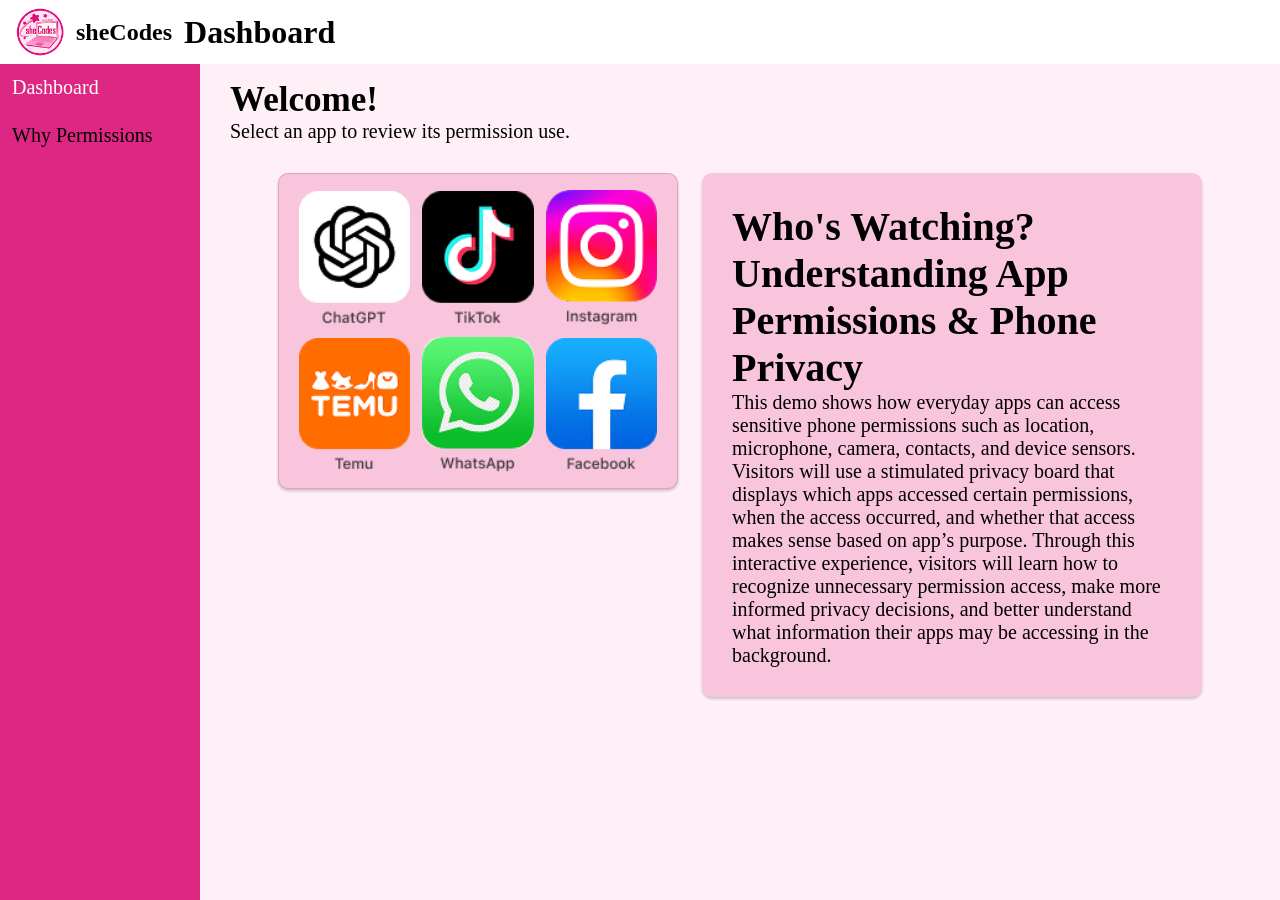
==== index.html @ b81b63df "renamed dashboard.html to index.html" ====
<!DOCTYPE html>
    <html lang="en">
        <head>
            <!-- head -->
            <title>Dashboard</title>
            <link rel = "stylesheet" href = "styles.css" /> <!-- Our styling elements stored here-->
            <link rel = "icon" href = ""> <!--sheCodes logo here?-->
            <script src = "index.js" defer></script> <!--Our logic functions stored here-->
        </head>
        <body>
            <div class = "dashboard-layout">
                <!--Dashboard page header-->
                <div class = "header dashboard-header">
                    <div class = "fixed-header">
                        <img src = ".\assets\sheCodes26Icon.png" alt="sheCodes logo">
                        <h2>sheCodes</h2>
                        <h1>Dashboard</h1>
                    </div>
                    <!-- Navigation bar to switch between Dashboard and Why Permissions screens-->
                    <div class="navbar">
                        <ul>
                            <li><a href="./dashboard.html" class = "active">Dashboard</a></li>
                            <li><a href="./whypermissions.html">Why Permissions</a></li>
                        </ul>
                    </div>
                   <h3>Welcome!</h3>
                    <p>Select an app to review its permission use.</p>
                </div>
                <div class="dashboard-content">
                    <!--container for all apps-->
                    <div class = "apps-container">
                        <img src = ".\assets\chatGPT.png" alt="ChatGPT" data-app="chatgpt" role="button" tabindex="0">
                        <img src = ".\assets\tiktok.png" alt="TikTok" data-app="tiktok" role="button" tabindex="0">
                        <img src = ".\assets\instagram.png" alt="Instagram" data-app="instagram" role="button" tabindex="0">
                        <img src = ".\assets\temu.png" alt="Temu" data-app="temu" role="button" tabindex="0">
                        <img src = ".\assets\whatsapp.png" alt="WhatsApp" data-app="whatsapp" role="button" tabindex="0">
                        <img src = ".\assets\facebook.png" alt="Facebook" data-app="facebook" role="button" tabindex="0">
                    </div>
                    <div class = "desc-container">
                        <img id="description-image" alt="" hidden>
                        <h1 id="description-title">Who's Watching? Understanding App Permissions &amp; Phone Privacy</h1>
                        <p id="description-text">This demo shows how everyday apps can access sensitive phone permissions 
                            such as location, microphone, camera, contacts, and device sensors. Visitors 
                            will use a stimulated privacy board that displays which apps accessed certain 
                            permissions, when the access occurred, and whether that access makes sense 
                            based on app’s purpose. Through this interactive experience, visitors will learn 
                            how to recognize unnecessary permission access, make more informed privacy decisions, 
                            and better understand what information their apps may be accessing in the background.</p>
                        <!-- Revealed after an app is selected to open its details. -->
                        <button id="review-permissions-btn" type="button" hidden>Review Permissions</button>
                    </div>
                </div>
                
                <!-- Native dialog populated with the selected app's details. -->
                <dialog id="app-modal" aria-labelledby="modal-title">
                    <span class="permission-step">Permission 1 of 1</span>
                    <div class="modal-content">
                        <img id="modal-image" alt="">
                        <h2 id="modal-title"></h2>
                        <p id="modal-description"></p>
                    </div>
                    <form class="modal-actions" method="dialog">
                        <button type="submit" value="allow">Allow</button>
                        <button type="submit" value="deny">Don't Allow</button>
                    </form>
                </dialog>

                <!--chatgpt permission sequence (opened by Review Permissions when ChatGPT is selected)-->
                <!--always ask popup-->
                <dialog id="always-ask-popup" class="permission-popup">
                    <span class="permission-step">Permission 1 of 4</span>
                    <div class="modal-content">
                        <img src="./assets/chatGPT.png" alt="ChatGPT app icon">
                        <h2>ChatGPT would like to access the following: Always Ask</h2>
                        <p>ChatGPT asks before reading app information or making changes.</p>
                    </div>
                    <div class="modal-actions">
                        <button id="always-ask-allow-btn">Always Ask</button>
                        <button id="always-ask-dont-allow-btn">Don't Ask</button>
                    </div>
                </dialog>
                <!--allow read actions popup-->
                <dialog id="read-actions-popup" class="permission-popup">
                    <span class="permission-step">Permission 2 of 4</span>
                    <div class="modal-content">
                        <img src="./assets/chatGPT.png" alt="ChatGPT app icon">
                        <h2>ChatGPT would like to access the following: Allow Read Actions</h2>
                        <p>ChatGPT reads without asking but asks before making changes.</p>
                    </div>
                    <div class="modal-actions">
                        <button id="read-actions-allow-btn">Allow</button>
                        <button id="read-actions-dont-allow-btn">Don't Allow</button>
                    </div>
                </dialog>
                <!--allow low-risk actions popup-->
                <dialog id="low-risk-actions-popup" class="permission-popup">
                    <span class="permission-step">Permission 3 of 4</span>
                    <div class="modal-content">
                        <img src="./assets/chatGPT.png" alt="ChatGPT app icon">
                        <h2>ChatGPT would like to access the following: Allow Low-Risk Actions</h2>
                        <p>ChatGPT automatically approves low-risk actions. Higher-risk actions may need confirmation.</p>
                    </div>
                    <div class="modal-actions">
                        <button id="low-risk-actions-allow-btn">Allow</button>
                        <button id="low-risk-actions-dont-allow-btn">Don't Allow</button>
                    </div>
                </dialog>
                <!--allow all actions popup-->
                <dialog id="allow-all-actions-popup" class="permission-popup">
                    <span class="permission-step">Permission 4 of 4</span>
                    <div class="modal-content">
                        <img src="./assets/chatGPT.png" alt="ChatGPT app icon">
                        <h2>ChatGPT would like to access the following: Allow All Actions</h2>
                        <p>ChatGPT can perform supported actions without additional approval prompts.</p>
                    </div>
                    <div class="modal-actions">
                        <button id="allow-all-actions-allow-btn">Allow</button>
                        <button id="allow-all-actions-dont-allow-btn">Don't Allow</button>
                    </div>
                </dialog>
                <!--explanation screen (reused after every popup, JavaScript fills in the words)-->
                <dialog id="explain-popup" class="permission-popup">
                    <div class="modal-content">
                        <h2 id="explain-title"></h2>
                        <p id="explain-verdict"></p>
                        <p id="explain-text"></p>
                    </div>
                    <div class="modal-actions">
                        <button id="explain-next-btn">Next</button>
                    </div>
                </dialog>

            </div>
        </body>
    </html>
---- styles.css ----
* {
    margin: 0;
    padding: 0;
    box-sizing: border-box;
}

body {
    background: #FFEFF7;
    overflow-x: hidden;
}

p {
    font-size: 20px;
}
/* dashboard */
.dashboard-layout {
    display: flex;
    flex-direction: column;
}

.dashboard-content {
    display: flex;
    align-items: flex-start;
    justify-content: center;
    gap: 24px;
    width: 100%;
    padding: 0 24px;
}

/* navbar src = https://www.w3schools.com/howto/howto_css_vertical_menu.asp */
.navbar {
    width: 200px;
    flex: 0 0 200px;
}

.navbar ul {
    list-style: none;
}

.navbar a {
    background: #dd2782;
    font-size: 20px;
    color: black;
    display: block;
    padding: 12px;
    text-decoration: none;
}

.navbar a:hover {
    background-color:#f692bd;
}

.navbar a.active {
    background: #dd2782;
    color: white;
}

/*header styles*/
.fixed-header {
    position: fixed;
    top: 0;
    left: 0;
    z-index: 10;
    display: flex;
    justify-content: flex-start;
    align-items: center;
    gap: 12px;
    width: 100%;
    height: 64px;
    padding: 8px 16px;
    background: #FFEFF7;
    color: black;
    font-size: 16px;
    background: white;
}

.fixed-header img {
    width: 48px;
    height: 48px;
    flex: 0 0 48px;
    object-fit: contain;
}

.header {
    padding: 30px;
    text-align: center;
    background: #FFEFF7;
    color: black;
    font-size: 30px;
}

.dashboard-header {
    padding-top: 80px;
}

.dashboard-layout > .header .navbar,
.why-permissions-page .navbar {
    position: fixed;
    top: 64px;
    bottom: 0;
    left: 0;
    z-index: 5;
    width: 200px;
    overflow-y: auto;
    background: #dd2782;
}

.dashboard-layout > .header .navbar {
    flex-basis: 200px;
}

.dashboard-layout > .header .navbar a,
.why-permissions-page .navbar a {
    min-height: 48px;
}

.dashboard-layout > .header {
    padding-left: 230px;
    text-align: left;
}

.dashboard-layout > .dashboard-content {
    width: calc(100% - 200px);
    margin-left: 200px;
}

/*app container styles*/
.apps-container {
    box-sizing: border-box;
    flex: 0 1 400px;
    width: 100%;
    max-width: 400px;
    min-height: 300px;
    display: grid;
    grid-template-columns: repeat(3, minmax(0, 1fr));
    align-items: center;
    display: grid;
    gap: 12px;
    min-height: 112px;
    padding: 16px 20px;
    border: 1px solid rgba(133, 20, 77, 0.2);
    border-radius: 10px;
    background: #f9c5dc;
    box-shadow: 0 2px 3px rgba(0, 0, 0, 0.2);
}

.apps-container img {
    width: 100%;
    height: auto;
    transition: filter 150ms ease, transform 150ms ease;
}

.apps-container img:hover {
    filter: brightness(1.15);
    transform: scale(1.05);
}

/*description container styles*/
.desc-container {
    box-sizing: border-box;
    flex: 0 1 500px;
    width: 100%;
    max-width: 500px;
    min-height: 500px;
    display: row;
    gap: 30px;
    padding: 30px;
    background: #f692bd;   
    border: solid 0px;
    border-radius: 20px;
    font-size: 20px;
    box-shadow: 2px 2px 5px rgba(0, 0, 0, 0.5);
    gap: 12px;
    border-radius: 10px;
    background: #f9c5dc;
    box-shadow: 0 2px 3px rgba(0, 0, 0, 0.2);
}

.desc-container img {
    display: block;
    width: min(100%, 180px);
    height: auto;
    margin: 0 auto 20px;
    object-fit: contain;
}

.desc-container img[hidden] {
    display: none;
}

/* Style the app review controls and responsive modal */
#review-permissions-btn {
    margin-top: 20px;
    padding: 10px 16px;
    border: 0;
    border-radius: 6px;
    background: #dd2782;
    color: white;
    font: inherit;
    cursor: pointer;
}

#review-permissions-btn:hover {
    background: #b91f6d;
}

#app-modal {
    position: relative;
    width: min(90vw, 480px);
    margin: auto;
    padding: 0;
    border: 0;
    border-radius: 24px;
    background: white;
    color: black;
    overflow: hidden;
}

.modal-content {
    padding: 28px 36px 32px;
    text-align: center;
}

#modal-image {
    display: block;
    width: 96px;
    height: 96px;
    margin: 0 auto 16px;
    object-fit: contain;
}

#app-modal p {
    margin-top: 12px;
}

#app-modal::backdrop {
    background: rgba(0, 0, 0, 0.5);
}

.modal-actions {
    display: grid;
    grid-template-columns: 1fr 1fr;
    border-top: 1px solid #aaa;
}

.modal-actions button {
    min-height: 64px;
    padding: 12px;
    border: 0;
    background: transparent;
    color: black;
    font: inherit;
    font-size: 20px;
    cursor: pointer;
}

.modal-actions button + button {
    border-left: 1px solid #aaa;
}

.modal-actions button:hover {
    background: #f3f3f3;
}

/* why permissions page */
.why-permissions-page {
    min-height: 100vh;
    padding-top: 64px;
}

.why-permissions-content {
    width: min(100% - 200px, 1060px);
    margin: 0 0 0 200px;
    padding: 24px 32px 112px;
}

.permission-heading {
    display: flex;
    align-items: flex-end;
    justify-content: space-between;
    gap: 24px;
    margin-bottom: 24px;
}

.permission-heading h2 {
    display: inline-block;
    margin-bottom: 8px;
    padding: 8px 14px;
    border-radius: 8px;
    background: #f692bd;
    box-shadow: 0 2px 3px rgba(0, 0, 0, 0.2);
    font-size: 24px;
    font-weight: 500;
}

.permission-heading p {
    max-width: 620px;
    font-size: var(--permission-description-size, 20px);
    line-height: 1.5;
}

/* Style the app selector and the permission cards it controls. */
.permission-app-picker {
    display: grid;
    gap: 6px;
    min-width: 190px;
}

.permission-controls {
    display: flex;
    align-items: flex-end;
    gap: 16px;
}

.permission-app-picker label {
    font-size: 14px;
}

.permission-app-picker select {
    width: 100%;
    min-height: 42px;
    padding: 8px 32px 8px 12px;
    border: 1px solid #dd2782;
    border-radius: 6px;
    background: white;
    color: black;
    font: inherit;
}

/* Style the 20px, 25px, and 30px description-size choices. */
.description-size-picker {
    position: fixed;
    right: 20px;
    bottom: 20px;
    z-index: 20;
    display: flex;
    align-items: center;
    gap: 4px;
    min-height: 42px;
    max-width: calc(100vw - 24px);
    padding: 4px;
    border: 1px solid #dd2782;
    border-radius: 6px;
    background: #FFEFF7;
    box-shadow: 0 2px 6px rgba(0, 0, 0, 0.2);
}

.description-size-picker legend {
    padding: 0 4px;
    font-size: 14px;
}

.description-size-picker label {
    display: inline-flex;
    align-items: center;
    gap: 4px;
    padding: 6px;
    border-radius: 4px;
    font-size: 13px;
    cursor: pointer;
}

.description-size-picker label:has(input:checked) {
    background: #f692bd;
}

.permission-options {
    display: grid;
    gap: 16px;
}

.permission-option {
    display: grid;
    grid-template-columns: 44px minmax(0, 1fr);
    align-items: start;
    gap: 12px;
    min-height: 112px;
    padding: 16px 20px;
    border: 1px solid rgba(133, 20, 77, 0.2);
    border-radius: 10px;
    background: #f9c5dc;
    box-shadow: 0 2px 3px rgba(0, 0, 0, 0.2);
}

.recommended-option {
    background: #f7b2d0;
}

.permission-mark {
    width: 42px;
    height: 42px;
    border-radius: 8px;
    background: #dd2782;
}

.permission-copy h3 {
    margin: 2px 0 5px;
    font-size: 16px;
}

/* Use the size selected for the permission descriptions. */
.permission-copy p {
    font-size: var(--permission-description-size, 20px);
    line-height: 1.35;
}

.permission-label {
    display: inline-block;
    margin-top: 7px;
    padding: 3px 12px;
    border-radius: 999px;
    background: #dd2782;
    color: white;
    font-size: 12px;
}

@media (max-width: 700px) {
    .dashboard-content {
        flex-direction: column;
        align-items: center;
    }

    .dashboard-layout > .header .navbar,
    .why-permissions-page .navbar {
        position: static;
        flex-basis: auto;
        width: 100%;
        overflow: visible;
    }

    .dashboard-layout > .header .navbar {
        width: calc(100% + 60px);
        margin-left: -30px;
    }

    .dashboard-layout > .header {
        padding-left: 30px;
        text-align: center;
    }

    .dashboard-layout > .dashboard-content {
        width: 100%;
        margin-left: 0;
    }

    .navbar {
        width: min(100%, 400px);
        flex-basis: auto;
    }

    .why-permissions-content {
        width: 100%;
        margin: 0;
        padding: 24px 16px 112px;
    }

    .permission-option {
        grid-template-columns: 36px minmax(0, 1fr);
        gap: 10px;
        padding: 14px;
    }

    .permission-heading {
        align-items: stretch;
        flex-direction: column;
        gap: 16px;
    }

    .permission-controls {
        align-items: stretch;
        flex-direction: column;
    }

    .permission-app-picker {
        min-width: 0;
    }

    .permission-mark {
        width: 34px;
        height: 34px;
    }
}

/* chatgpt permission sequence: matches the #app-modal styles above */
.permission-popup {
    position: relative;
    width: min(90vw, 480px);
    margin: auto;
    padding: 0;
    border: 0;
    border-radius: 24px;
    background: white;
    color: black;
    overflow: hidden;
}

.permission-step {
    position: absolute;
    top: 14px;
    right: 16px;
    color: #555;
    font-size: 14px;
    line-height: 1.4;
}

.permission-popup .modal-content img {
    display: block;
    width: 96px;
    height: 96px;
    margin: 0 auto 16px;
    object-fit: contain;
}

.permission-popup p {
    margin-top: 12px;
}

.permission-popup::backdrop {
    background: rgba(0, 0, 0, 0.5);
}

/* the explanation screen has one button, so it takes the full width */
#explain-popup .modal-actions {
    grid-template-columns: 1fr;
}

/* "Recommended" / "Optional" in sheCodes pink */
#explain-verdict {
    color: #dd2782;
    font-weight: bold;
}
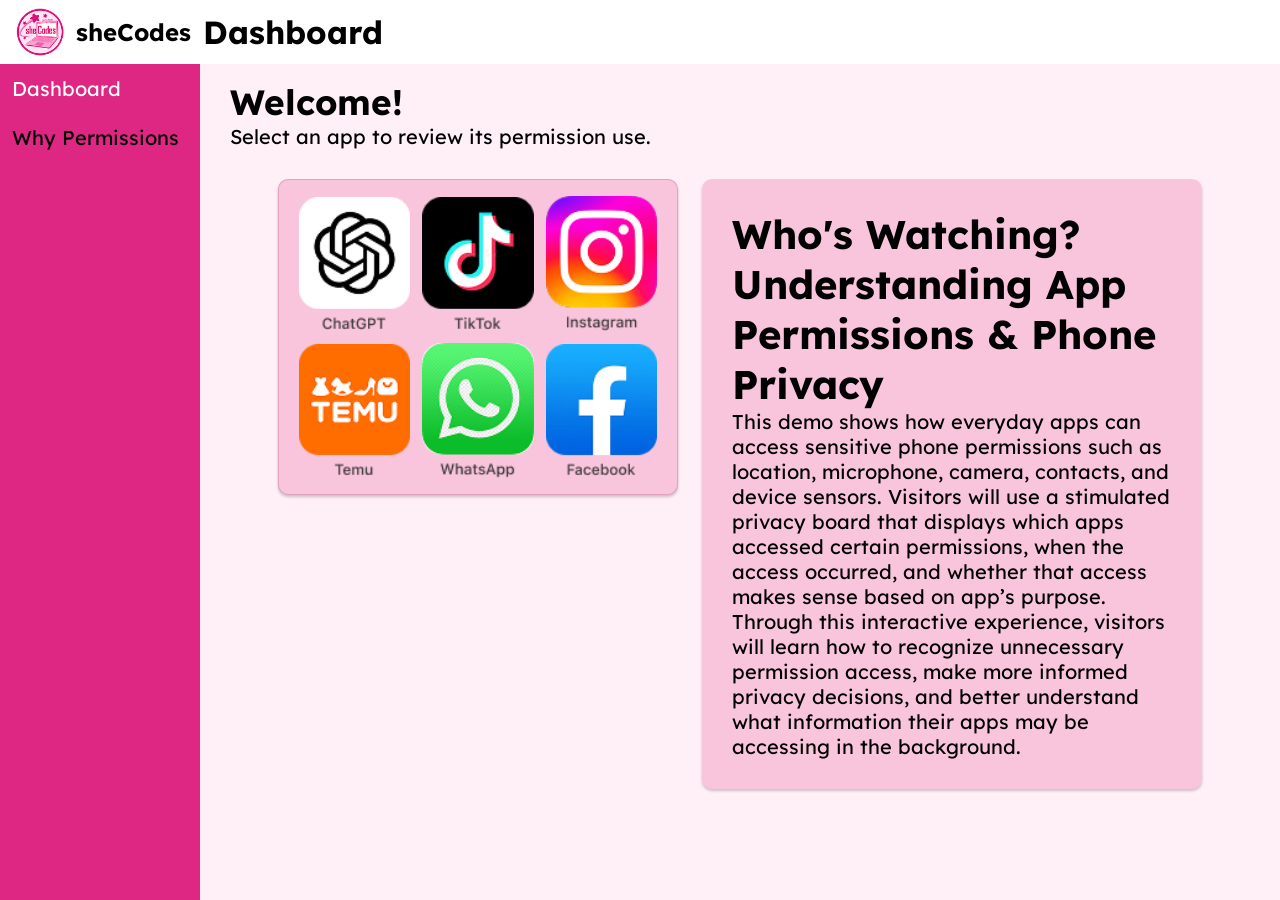
==== commit 87e04a4d: "added sheCodes logo icon, changed font to Lexend, and fixed phone UI" ====
--- a/index.html
+++ b/index.html
@@ -2,9 +2,12 @@
     <html lang="en">
         <head>
             <!-- head -->
+            <meta charset="UTF-8">
+            <meta name="viewport" content="width=device-width, initial-scale=1.0">
             <title>Dashboard</title>
+            <link href="https://fonts.googleapis.com/css2?family=Lexend:wght@100..900&display=swap" rel="stylesheet"> <!--Lexend font link-->
             <link rel = "stylesheet" href = "styles.css" /> <!-- Our styling elements stored here-->
-            <link rel = "icon" href = ""> <!--sheCodes logo here?-->
+            <link rel = "icon" href = ".\assets\sheCodes26Icon.png"> <!--sheCodes logo icon-->
             <script src = "index.js" defer></script> <!--Our logic functions stored here-->
         </head>
         <body>
@@ -19,7 +22,7 @@
                     <!-- Navigation bar to switch between Dashboard and Why Permissions screens-->
                     <div class="navbar">
                         <ul>
-                            <li><a href="./dashboard.html" class = "active">Dashboard</a></li>
+                            <li><a href="./index.html" class = "active">Dashboard</a></li>
                             <li><a href="./whypermissions.html">Why Permissions</a></li>
                         </ul>
                     </div>
--- a/styles.css
+++ b/styles.css
@@ -1,3 +1,7 @@
+:root {
+    --font-family: "Lexend", sans-serif;
+}
+
 * {
     margin: 0;
     padding: 0;
@@ -7,6 +11,7 @@
 body {
     background: #FFEFF7;
     overflow-x: hidden;
+    font-family: var(--font-family);
 }
 
 p {
@@ -148,6 +153,13 @@
     width: 100%;
     height: auto;
     transition: filter 150ms ease, transform 150ms ease;
+    cursor: pointer;
+}
+
+.apps-container img:focus-visible {
+    outline: 3px solid #7d1748;
+    outline-offset: 3px;
+    border-radius: 8px;
 }
 
 .apps-container img:hover {
@@ -415,9 +427,43 @@
 }
 
 @media (max-width: 700px) {
+    .fixed-header {
+        gap: 8px;
+        height: 60px;
+        padding: 8px 12px;
+    }
+
+    .fixed-header img {
+        width: 40px;
+        height: 40px;
+        flex-basis: 40px;
+    }
+
+    .fixed-header h1,
+    .fixed-header h2 {
+        font-size: clamp(15px, 4.5vw, 20px);
+    }
+
+    .dashboard-layout > .header {
+        padding: 76px 16px 20px;
+        text-align: center;
+        font-size: 24px;
+    }
+
+    .dashboard-layout > .header h3 {
+        font-size: clamp(24px, 7vw, 32px);
+    }
+
+    .dashboard-layout > .header p {
+        font-size: 16px;
+        line-height: 1.5;
+    }
+
     .dashboard-content {
         flex-direction: column;
         align-items: center;
+        gap: 16px;
+        padding: 0 16px;
     }
 
     .dashboard-layout > .header .navbar,
@@ -429,18 +475,61 @@
     }
 
     .dashboard-layout > .header .navbar {
-        width: calc(100% + 60px);
-        margin-left: -30px;
-    }
-
-    .dashboard-layout > .header {
-        padding-left: 30px;
-        text-align: center;
+        width: calc(100% + 32px);
+        margin: 20px -16px 0;
+    }
+
+    .dashboard-layout > .header .navbar ul {
+        display: flex;
+    }
+
+    .dashboard-layout > .header .navbar li {
+        flex: 1;
+    }
+
+    .dashboard-layout > .header .navbar a {
+        display: flex;
+        min-height: 52px;
+        align-items: center;
+        justify-content: center;
+        padding: 10px 8px;
+        font-size: 16px;
     }
 
     .dashboard-layout > .dashboard-content {
         width: 100%;
         margin-left: 0;
+    }
+
+    .apps-container {
+        flex: none;
+        width: 100%;
+        max-width: 420px;
+        min-height: 0;
+        gap: 8px;
+        padding: 12px;
+    }
+
+    .apps-container img {
+        padding: 4px;
+    }
+
+    .desc-container {
+        flex: none;
+        width: 100%;
+        max-width: 640px;
+        min-height: 0;
+        padding: 20px;
+    }
+
+    .desc-container h1 {
+        font-size: clamp(22px, 6vw, 28px);
+        line-height: 1.2;
+    }
+
+    .desc-container p {
+        font-size: 16px;
+        line-height: 1.5;
     }
 
     .navbar {
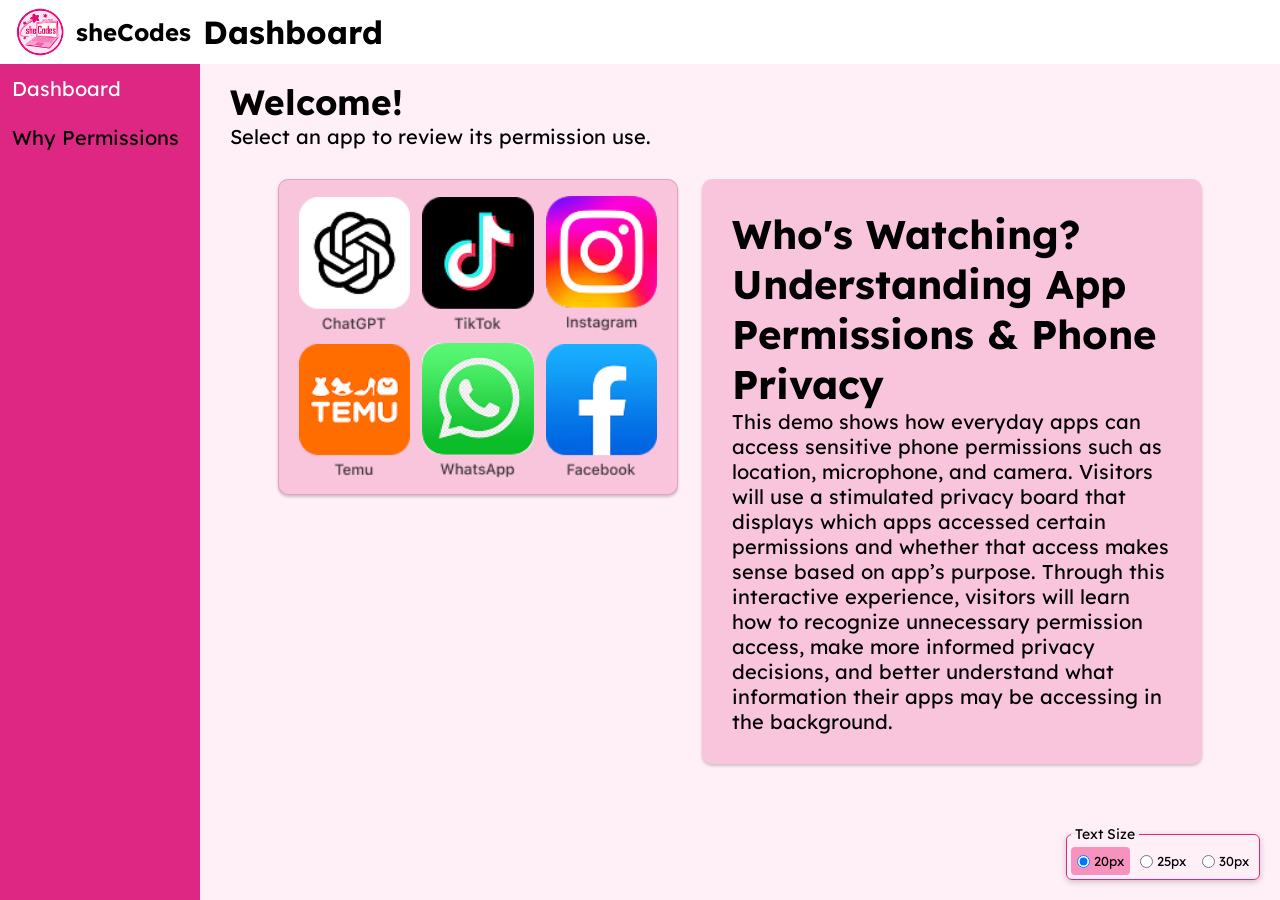
==== commit 76a2b8ac: "fix text-size selection to change all relevant content on both html pages, updated README" ====
--- a/index.html
+++ b/index.html
@@ -43,9 +43,9 @@
                         <img id="description-image" alt="" hidden>
                         <h1 id="description-title">Who's Watching? Understanding App Permissions &amp; Phone Privacy</h1>
                         <p id="description-text">This demo shows how everyday apps can access sensitive phone permissions 
-                            such as location, microphone, camera, contacts, and device sensors. Visitors 
+                            such as location, microphone, and camera. Visitors 
                             will use a stimulated privacy board that displays which apps accessed certain 
-                            permissions, when the access occurred, and whether that access makes sense 
+                            permissions and whether that access makes sense 
                             based on app’s purpose. Through this interactive experience, visitors will learn 
                             how to recognize unnecessary permission access, make more informed privacy decisions, 
                             and better understand what information their apps may be accessing in the background.</p>
@@ -121,6 +121,212 @@
                         <button id="allow-all-actions-dont-allow-btn">Don't Allow</button>
                     </div>
                 </dialog>
+
+                <!--tiktok permission sequence (opened by Review Permissions when TikTok is selected)-->
+                <!--face and voice popup-->
+                <dialog id="tiktok-face-voice-popup" class="permission-popup">
+                    <span class="permission-step">Permission 1 of 4</span>
+                    <div class="modal-content">
+                        <img src="./assets/tiktok.png" alt="TikTok app icon">
+                        <h2>TikTok would like to access the following: Face and Voice</h2>
+                        <p>TikTok analyzes face and voice information in your videos, photos, and LIVE videos to fit filters and create avatars.</p>
+                    </div>
+                    <div class="modal-actions">
+                        <button id="tiktok-face-voice-allow-btn">Allow</button>
+                        <button id="tiktok-face-voice-dont-allow-btn">Don't Allow</button>
+                    </div>
+                </dialog>
+                <!--facial age estimation popup-->
+                <dialog id="tiktok-age-estimation-popup" class="permission-popup">
+                    <span class="permission-step">Permission 2 of 4</span>
+                    <div class="modal-content">
+                        <img src="./assets/tiktok.png" alt="TikTok app icon">
+                        <h2>TikTok would like to access the following: Facial Age Estimation</h2>
+                        <p>If you confirm your age with a selfie, a third-party service estimates your age from your face.</p>
+                    </div>
+                    <div class="modal-actions">
+                        <button id="tiktok-age-estimation-allow-btn">Allow</button>
+                        <button id="tiktok-age-estimation-dont-allow-btn">Don't Allow</button>
+                    </div>
+                </dialog>
+                <!--location popup-->
+                <dialog id="tiktok-location-popup" class="permission-popup">
+                    <span class="permission-step">Permission 3 of 4</span>
+                    <div class="modal-content">
+                        <img src="./assets/tiktok.png" alt="TikTok app icon">
+                        <h2>TikTok would like to access the following: Location</h2>
+                        <p>TikTok uses your device's Location Services to recommend content, location tags, and ads.</p>
+                    </div>
+                    <div class="modal-actions">
+                        <button id="tiktok-location-allow-btn">Allow</button>
+                        <button id="tiktok-location-dont-allow-btn">Don't Allow</button>
+                    </div>
+                </dialog>
+                <!--third-party apps popup-->
+                <dialog id="tiktok-third-party-popup" class="permission-popup">
+                    <span class="permission-step">Permission 4 of 4</span>
+                    <div class="modal-content">
+                        <img src="./assets/tiktok.png" alt="TikTok app icon">
+                        <h2>TikTok would like to access the following: Third-Party Apps</h2>
+                        <p>Apps you log in to with TikTok may get your profile picture, profile name, and public content.</p>
+                    </div>
+                    <div class="modal-actions">
+                        <button id="tiktok-third-party-allow-btn">Allow</button>
+                        <button id="tiktok-third-party-dont-allow-btn">Don't Allow</button>
+                    </div>
+                </dialog>
+
+                <!--instagram permission sequence (opened by Review Permissions when Instagram is selected)-->
+                <!--camera and camera roll popup-->
+                <dialog id="instagram-camera-popup" class="permission-popup">
+                    <span class="permission-step">Permission 1 of 4</span>
+                    <div class="modal-content">
+                        <img src="./assets/instagram.png" alt="Instagram app icon">
+                        <h2>Instagram would like to access the following: Camera and Camera Roll</h2>
+                        <p>Instagram collects content from your camera and camera roll, and uses camera information for masks, filters, avatars, and effects.</p>
+                    </div>
+                    <div class="modal-actions">
+                        <button id="instagram-camera-allow-btn">Allow</button>
+                        <button id="instagram-camera-dont-allow-btn">Don't Allow</button>
+                    </div>
+                </dialog>
+                <!--microphone popup-->
+                <dialog id="instagram-microphone-popup" class="permission-popup">
+                    <span class="permission-step">Permission 2 of 4</span>
+                    <div class="modal-content">
+                        <img src="./assets/instagram.png" alt="Instagram app icon">
+                        <h2>Instagram would like to access the following: Microphone (Voice Features)</h2>
+                        <p>Instagram collects audio you create and content you provide through its voice-enabled features.</p>
+                    </div>
+                    <div class="modal-actions">
+                        <button id="instagram-microphone-allow-btn">Allow</button>
+                        <button id="instagram-microphone-dont-allow-btn">Don't Allow</button>
+                    </div>
+                </dialog>
+                <!--activity status popup-->
+                <dialog id="instagram-activity-status-popup" class="permission-popup">
+                    <span class="permission-step">Permission 3 of 4</span>
+                    <div class="modal-content">
+                        <img src="./assets/instagram.png" alt="Instagram app icon">
+                        <h2>Instagram would like to access the following: Activity Status</h2>
+                        <p>Show other people when you're active on Instagram.</p>
+                    </div>
+                    <div class="modal-actions">
+                        <button id="instagram-activity-status-allow-btn">Allow</button>
+                        <button id="instagram-activity-status-dont-allow-btn">Don't Allow</button>
+                    </div>
+                </dialog>
+                <!--share contact info with advertisers popup-->
+                <dialog id="instagram-advertisers-popup" class="permission-popup">
+                    <span class="permission-step">Permission 4 of 4</span>
+                    <div class="modal-content">
+                        <img src="./assets/instagram.png" alt="Instagram app icon">
+                        <h2>Instagram would like to access the following: Share Contact Info with Advertisers</h2>
+                        <p>Advertisers only receive information that identifies you, like your contact information, if you give permission.</p>
+                    </div>
+                    <div class="modal-actions">
+                        <button id="instagram-advertisers-allow-btn">Allow</button>
+                        <button id="instagram-advertisers-dont-allow-btn">Don't Allow</button>
+                    </div>
+                </dialog>
+
+                <!--temu permission sequence (opened by Review Permissions when Temu is selected)-->
+                <!--personal information and device data popup-->
+                <dialog id="temu-personal-info-popup" class="permission-popup">
+                    <span class="permission-step">Permission 1 of 2</span>
+                    <div class="modal-content">
+                        <img src="./assets/temu.png" alt="Temu app icon">
+                        <h2>Temu would like to access the following: Personal Information and Device Data</h2>
+                        <p>Temu collects information about you and your device, and receives information from its advertising partners.</p>
+                    </div>
+                    <div class="modal-actions">
+                        <button id="temu-personal-info-allow-btn">Allow</button>
+                        <button id="temu-personal-info-dont-allow-btn">Don't Allow</button>
+                    </div>
+                </dialog>
+                <!--sign in with facebook or google popup-->
+                <dialog id="temu-sign-in-popup" class="permission-popup">
+                    <span class="permission-step">Permission 2 of 2</span>
+                    <div class="modal-content">
+                        <img src="./assets/temu.png" alt="Temu app icon">
+                        <h2>Temu would like to access the following: Sign In with Facebook or Google</h2>
+                        <p>Signing in with Facebook or Google shares your profile photo, user name, and email with Temu.</p>
+                    </div>
+                    <div class="modal-actions">
+                        <button id="temu-sign-in-allow-btn">Allow</button>
+                        <button id="temu-sign-in-dont-allow-btn">Don't Allow</button>
+                    </div>
+                </dialog>
+
+                <!--whatsapp permission sequence (opened by Review Permissions when WhatsApp is selected)-->
+                <!--photo and video popup-->
+                <dialog id="whatsapp-photos-popup" class="permission-popup">
+                    <span class="permission-step">Permission 1 of 1</span>
+                    <div class="modal-content">
+                        <img src="./assets/whatsapp.png" alt="WhatsApp app icon">
+                        <h2>WhatsApp would like to access the following: Photo and Video</h2>
+                        <p>WhatsApp would like to access your camera roll to share photos and videos.</p>
+                    </div>
+                    <div class="modal-actions">
+                        <button id="whatsapp-photos-allow-btn">Allow</button>
+                        <button id="whatsapp-photos-dont-allow-btn">Don't Allow</button>
+                    </div>
+                </dialog>
+
+                <!--facebook permission sequence (opened by Review Permissions when Facebook is selected)-->
+                <!--camera and camera roll popup-->
+                <dialog id="facebook-camera-popup" class="permission-popup">
+                    <span class="permission-step">Permission 1 of 4</span>
+                    <div class="modal-content">
+                        <img src="./assets/facebook.png" alt="Facebook app icon">
+                        <h2>Facebook would like to access the following: Camera and Camera Roll</h2>
+                        <p>Facebook collects content from your camera and camera roll, and uses camera information for masks, filters, avatars, and effects.</p>
+                    </div>
+                    <div class="modal-actions">
+                        <button id="facebook-camera-allow-btn">Allow</button>
+                        <button id="facebook-camera-dont-allow-btn">Don't Allow</button>
+                    </div>
+                </dialog>
+                <!--microphone popup-->
+                <dialog id="facebook-microphone-popup" class="permission-popup">
+                    <span class="permission-step">Permission 2 of 4</span>
+                    <div class="modal-content">
+                        <img src="./assets/facebook.png" alt="Facebook app icon">
+                        <h2>Facebook would like to access the following: Microphone (Voice Features)</h2>
+                        <p>Facebook collects audio you create and content you provide through its voice-enabled features.</p>
+                    </div>
+                    <div class="modal-actions">
+                        <button id="facebook-microphone-allow-btn">Allow</button>
+                        <button id="facebook-microphone-dont-allow-btn">Don't Allow</button>
+                    </div>
+                </dialog>
+                <!--activity status popup-->
+                <dialog id="facebook-activity-status-popup" class="permission-popup">
+                    <span class="permission-step">Permission 3 of 4</span>
+                    <div class="modal-content">
+                        <img src="./assets/facebook.png" alt="Facebook app icon">
+                        <h2>Facebook would like to access the following: Activity Status</h2>
+                        <p>Show other people when you're active on Facebook.</p>
+                    </div>
+                    <div class="modal-actions">
+                        <button id="facebook-activity-status-allow-btn">Allow</button>
+                        <button id="facebook-activity-status-dont-allow-btn">Don't Allow</button>
+                    </div>
+                </dialog>
+                <!--share contact info with advertisers popup-->
+                <dialog id="facebook-advertisers-popup" class="permission-popup">
+                    <span class="permission-step">Permission 4 of 4</span>
+                    <div class="modal-content">
+                        <img src="./assets/facebook.png" alt="Facebook app icon">
+                        <h2>Facebook would like to access the following: Share Contact Info with Advertisers</h2>
+                        <p>Advertisers only receive information that identifies you, like your contact information, if you give permission.</p>
+                    </div>
+                    <div class="modal-actions">
+                        <button id="facebook-advertisers-allow-btn">Allow</button>
+                        <button id="facebook-advertisers-dont-allow-btn">Don't Allow</button>
+                    </div>
+                </dialog>
+
                 <!--explanation screen (reused after every popup, JavaScript fills in the words)-->
                 <dialog id="explain-popup" class="permission-popup">
                     <div class="modal-content">
@@ -134,5 +340,12 @@
                 </dialog>
 
             </div>
+            <!-- to choose the permission-description font size. -->
+            <fieldset class="description-size-picker">
+                <legend>Text Size</legend>
+                <label><input type="radio" name="description-size" value="20" checked>20px</label>
+                <label><input type="radio" name="description-size" value="25">25px</label>
+                <label><input type="radio" name="description-size" value="30">30px</label>
+            </fieldset>
         </body>
     </html>
--- a/styles.css
+++ b/styles.css
@@ -21,6 +21,11 @@
 .dashboard-layout {
     display: flex;
     flex-direction: column;
+}
+
+/* keeps dashboard paragraph content text in sync with the selected text size. */
+.dashboard-layout :is(p, a, button, span) {
+    font-size: var(--permission-description-size, 20px);
 }
 
 .dashboard-content {
@@ -209,6 +214,7 @@
     background: #dd2782;
     color: white;
     font: inherit;
+    font-size: var(--permission-description-size, 20px);
     cursor: pointer;
 }
 
@@ -325,7 +331,7 @@
 }
 
 .permission-app-picker label {
-    font-size: 14px;
+    font-size: var(--permission-description-size, 20px);
 }
 
 .permission-app-picker select {
@@ -337,6 +343,11 @@
     background: white;
     color: black;
     font: inherit;
+    font-size: var(--permission-description-size, 20px);
+}
+
+.permission-app-picker option {
+    font-size: var(--permission-description-size, 20px);
 }
 
 /* Style the 20px, 25px, and 30px description-size choices. */
@@ -407,7 +418,7 @@
 
 .permission-copy h3 {
     margin: 2px 0 5px;
-    font-size: 16px;
+    font-size: var(--permission-description-size, 20px);
 }
 
 /* Use the size selected for the permission descriptions. */
@@ -423,7 +434,7 @@
     border-radius: 999px;
     background: #dd2782;
     color: white;
-    font-size: 12px;
+    font-size: var(--permission-description-size, 20px);
 }
 
 @media (max-width: 700px) {
@@ -613,8 +624,39 @@
     grid-template-columns: 1fr;
 }
 
+#explain-title,
+#explain-verdict {
+    font-size: var(--permission-description-size, 20px);
+}
+
 /* "Recommended" / "Optional" in sheCodes pink */
 #explain-verdict {
     color: #dd2782;
     font-weight: bold;
+}
+
+/* recommended / optional tag, next to the permission name */
+.permission-copy h3 .permission-label {
+    margin: 0 0 0 8px;
+    font-weight: normal;
+    vertical-align: middle;
+}
+
+/* allowed / not allowed tag, next to the recommended / optional tag */
+.choice-label {
+    display: inline-block;
+    margin-top: 7px;
+    margin-left: 6px;
+    padding: 3px 12px;
+    border: 1px solid #c9c9c9;
+    border-radius: 999px;
+    background: #ececec;
+    color: #444;
+    font-size: var(--permission-description-size, 20px);
+}
+
+.choice-allowed {
+    border-color: #f0a6cb;
+    background: #ffe3f1;
+    color: #8a1550;
 }
